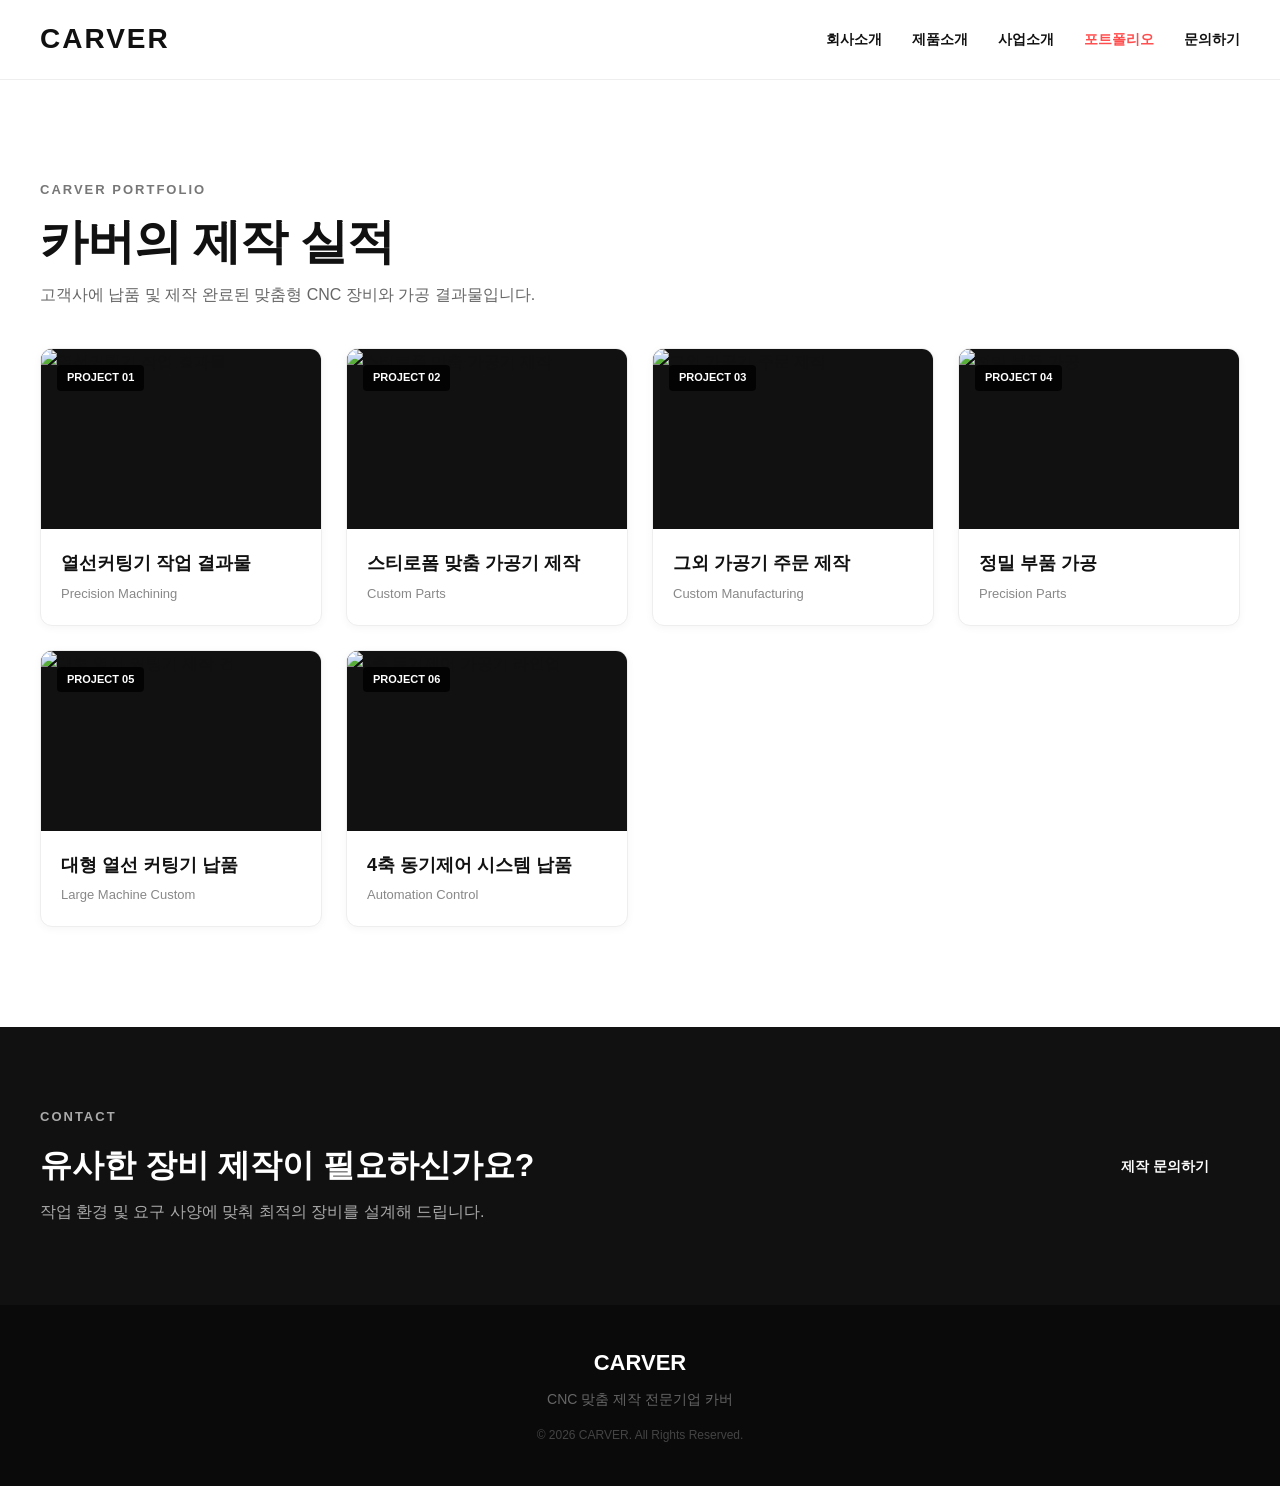
==== portfolio.html @ b1253982 "Create portfolio.html for CNC project showcase Add a new portfolio page showcasing various CNC proje" ====
<!DOCTYPE html>
<html lang="ko">
<head>
    <meta charset="UTF-8">
    <meta name="viewport" content="width=device-width, initial-scale=1.0">
    <title>포트폴리오 | 카버 - CNC 맞춤기계 제작 전문기업</title>
    <meta name="description" content="카버의 다양한 CNC 기계 제작 실적 및 포트폴리오를 소개합니다.">
    <link rel="stylesheet" href="css/style.css">
</head>
<body>

    <!-- HEADER -->
    <header class="header">
        <div class="container header-inner">
            <a href="index.html" class="logo">CARVER</a>
            <nav class="nav">
                <a href="index.html#about">회사소개</a>
                <a href="product.html">제품소개</a>
                <a href="index.html#service">사업소개</a>
                <a href="portfolio.html" style="color: #ff4d4d; font-weight: bold;">포트폴리오</a>
                <a href="index.html#contact">문의하기</a>
            </nav>
            <button type="button" class="menu-button" aria-label="메뉴 열기">☰</button>
        </div>
    </header>

    <main style="padding-top: 80px;">
        <!-- PORTFOLIO PAGE -->
        <section class="section portfolio">
            <div class="container">
                <div class="section-title">
                    <p class="section-label">CARVER PORTFOLIO</p>
                    <h2>카버의 제작 실적</h2>
                    <p style="margin-top: 12px; color: #666;">고객사에 납품 및 제작 완료된 맞춤형 CNC 장비와 가공 결과물입니다.</p>
                </div>

                <div class="portfolio-grid">
                    <!-- PROJECT 01 -->
                    <div class="portfolio-card">
                        <div class="portfolio-badge">PROJECT 01</div>
                        <div class="portfolio-visual">
                            <img src="images/portfolio01.jpg" alt="열선커팅기 작업 결과물">
                        </div>
                        <div class="portfolio-body">
                            <h3>열선커팅기 작업 결과물</h3>
                            <p>Precision Machining</p>
                        </div>
                    </div>

                    <!-- PROJECT 02 -->
                    <div class="portfolio-card">
                        <div class="portfolio-badge">PROJECT 02</div>
                        <div class="portfolio-visual">
                            <img src="images/portfolio02.jpg" alt="스티로폼 맞춤 가공기 제작">
                        </div>
                        <div class="portfolio-body">
                            <h3>스티로폼 맞춤 가공기 제작</h3>
                            <p>Custom Parts</p>
                        </div>
                    </div>

                    <!-- PROJECT 03 -->
                    <div class="portfolio-card">
                        <div class="portfolio-badge">PROJECT 03</div>
                        <div class="portfolio-visual">
                            <img src="images/portfolio03.jpg" alt="그외 가공기 주문 제작">
                        </div>
                        <div class="portfolio-body">
                            <h3>그외 가공기 주문 제작</h3>
                            <p>Custom Manufacturing</p>
                        </div>
                    </div>

                    <!-- PROJECT 04 -->
                    <div class="portfolio-card">
                        <div class="portfolio-badge">PROJECT 04</div>
                        <div class="portfolio-visual">
                            <img src="images/portfolio04.jpg" alt="정밀 부품 가공">
                        </div>
                        <div class="portfolio-body">
                            <h3>정밀 부품 가공</h3>
                            <p>Precision Parts</p>
                        </div>
                    </div>

                    <!-- PROJECT 05 (필요시 추가) -->
                    <div class="portfolio-card">
                        <div class="portfolio-badge">PROJECT 05</div>
                        <div class="portfolio-visual">
                            <img src="images/portfolio05.jpg" alt="대형 열선 커팅기 제작 건">
                        </div>
                        <div class="portfolio-body">
                            <h3>대형 열선 커팅기 납품</h3>
                            <p>Large Machine Custom</p>
                        </div>
                    </div>

                    <!-- PROJECT 06 (필요시 추가) -->
                    <div class="portfolio-card">
                        <div class="portfolio-badge">PROJECT 06</div>
                        <div class="portfolio-visual">
                            <img src="images/portfolio06.jpg" alt="4축 동기제어 가공기 라인업">
                        </div>
                        <div class="portfolio-body">
                            <h3>4축 동기제어 시스템 납품</h3>
                            <p>Automation Control</p>
                        </div>
                    </div>
                </div>
            </div>
        </section>

        <!-- CONTACT BANNER -->
        <section class="contact">
            <div class="container contact-inner">
                <div>
                    <p class="section-label">CONTACT</p>
                    <h2>유사한 장비 제작이 필요하신가요?</h2>
                    <p>작업 환경 및 요구 사양에 맞춰 최적의 장비를 설계해 드립니다.</p>
                </div>
                <a href="index.html#contact" class="button button-dark">제작 문의하기</a>
            </div>
        </section>
    </main>

    <!-- FOOTER -->
    <footer class="footer">
        <div class="container">
            <div class="footer-logo">CARVER</div>
            <p>CNC 맞춤 제작 전문기업 카버</p>
            <p class="copyright">© 2026 CARVER. All Rights Reserved.</p>
        </div>
    </footer>
</body>
</html>
---- css/style.css ----
/* ========================================
   RESET & COMMON
======================================== */
* {
    margin: 0;
    padding: 0;
    box-sizing: border-box;
}

html {
    scroll-behavior: smooth;
}

body {
    font-family: Arial, "Noto Sans KR", sans-serif;
    color: #111;
    background: #fff;
    line-height: 1.6;
    word-break: keep-all;
}

a {
    color: inherit;
    text-decoration: none;
}

.container {
    width: min(1200px, calc(100% - 40px));
    margin: 0 auto;
}

.section {
    padding: 100px 0;
}

.section-label {
    margin-bottom: 12px;
    color: #777;
    font-size: 13px;
    font-weight: 700;
    letter-spacing: 2px;
}

.section-title {
    margin-bottom: 40px;
}

.section-title h2 {
    font-size: clamp(28px, 4vw, 48px);
    line-height: 1.2;
    letter-spacing: -1px;
}

/* BUTTONS */
.button {
    display: inline-flex;
    align-items: center;
    justify-content: center;
    min-width: 150px;
    height: 50px;
    padding: 0 24px;
    font-size: 14px;
    font-weight: 700;
    transition: 0.3s;
}

.button-white { color: #111; background: #fff; }
.button-white:hover { background: #ddd; }
.button-outline { color: #fff; border: 1px solid rgba(255, 255, 255, 0.6); }
.button-outline:hover { color: #111; background: #fff; }
.button-dark { color: #fff; background: #111; }
.button-dark:hover { background: #333; }

/* HEADER */
.header {
    position: fixed;
    top: 0;
    left: 0;
    width: 100%;
    height: 80px;
    z-index: 100;
    background: rgba(255, 255, 255, 0.95);
    border-bottom: 1px solid #eee;
}

.header-inner {
    height: 100%;
    display: flex;
    align-items: center;
    justify-content: space-between;
}

.logo {
    font-size: 28px;
    font-weight: 800;
    letter-spacing: 2px;
}

.nav {
    display: flex;
    gap: 30px;
}

.nav a {
    font-size: 14px;
    font-weight: 600;
}

.menu-button { display: none; }

/* HERO */
.hero {
    min-height: 600px;
    padding-top: 80px;
    display: flex;
    align-items: center;
    color: #fff;
    background: #111;
}

.hero-label { margin-bottom: 16px; font-size: 13px; font-weight: 700; letter-spacing: 2px; color: #ff4d4d; }
.hero h1 { margin-bottom: 20px; font-size: clamp(32px, 5vw, 64px); line-height: 1.2; }
.hero-description { margin-bottom: 30px; color: #aaa; font-size: 18px; }
.hero-buttons { display: flex; gap: 12px; }

/* ABOUT */
.about-content {
    display: grid;
    grid-template-columns: 1fr 1fr;
    gap: 60px;
}

.about-text p { margin-bottom: 20px; color: #555; font-size: 17px; }
.text-link { display: inline-block; font-weight: 700; border-bottom: 1px solid #111; margin-top: 10px; }
.about-number { display: flex; align-items: flex-end; justify-content: space-between; border-bottom: 1px solid #ddd; padding-bottom: 20px; }
.about-number strong { font-size: 90px; line-height: 0.8; color: #eee; }
.about-number span { font-size: 13px; font-weight: 700; letter-spacing: 2px; }

/* PRODUCT SECTION (가로형 카드 방식) */
.product { background: #f8f9fa; }
.product-grid { display: flex; flex-direction: column; gap: 32px; }

.product-card {
    background: #fff;
    border: 1px solid #e5e7eb;
    border-radius: 12px;
    padding: 32px;
    display: flex;
    align-items: center;
    justify-content: space-between;
    gap: 32px;
}

.product-card-info { flex: 1; }
.product-card-label { font-size: 12px; font-weight: 700; color: #ff4d4d; margin-bottom: 8px; display: block; }
.product-card-info h3 { font-size: 24px; margin-bottom: 12px; }
.product-card-info p { color: #666; margin-bottom: 20px; font-size: 15px; }

.product-card-specs { list-style: none; display: flex; flex-direction: column; gap: 6px; font-size: 14px; }
.product-card-specs span { color: #888; margin-right: 10px; font-weight: 600; }

/* 오른쪽 이미지 박스 (정사각형 비율 고정) */
.product .product-card-image {
    flex: 0 0 320px !important; /* 이미지 박스 가로 크기 고정 */
    width: 320px !important;
    height: 320px !important; /* 가로/세로 동일한 1:1 정사각형 */
    border-radius: 12px !important;
    overflow: hidden !important;
    background-color: #f8f9fa !important; /* 여백 발생 시 깔끔한 연회색 배경 */
    border: 1px solid #eee !important;
    display: flex !important;
    align-items: center !important;
    justify-content: center !important;
}

/* 정사각형 박스 안에 기계 전체가 깔끔하게 들어가도록 설정 */
.product .product-card-image img {
    width: 100% !important;
    height: 100% !important;
    object-fit: contain !important; /* 비율을 유지하면서 정사각형 상자 안에 전체 모습을 보여줌 */
    padding: 12px !important; /* 기계 테두리가 상자에 너무 붙지 않게 약간의 여백 부여 */
    display: block !important;
}

.placeholder-graphic {
    width: 100%;
    height: 100%;
    display: block;
}

/* PORTFOLIO SECTION (새로운 모던 그리드 카드) */
.portfolio-grid {
    display: grid;
    grid-template-columns: repeat(auto-fit, minmax(260px, 1fr));
    gap: 24px;
}

.portfolio-card {
    background: #fff;
    border: 1px solid #eee;
    border-radius: 12px;
    overflow: hidden;
    position: relative;
    box-shadow: 0 2px 8px rgba(0,0,0,0.04);
}

.portfolio-badge {
    position: absolute;
    top: 16px;
    left: 16px;
    background: rgba(0,0,0,0.8);
    color: #fff;
    font-size: 11px;
    font-weight: 700;
    padding: 4px 10px;
    border-radius: 4px;
    z-index: 2;
}

.portfolio-visual {
    width: 100%;
    height: 180px;
    background: #111;
}

.portfolio-visual svg {
    width: 100%;
    height: 100%;
    display: block;
}

.portfolio-body {
    padding: 20px;
}

.portfolio-body h3 {
    font-size: 18px;
    font-weight: 700;
    margin-bottom: 6px;
}

.portfolio-body p {
    color: #888;
    font-size: 13px;
}

/* CONTACT & FOOTER */
.contact { background: #111; color: #fff; padding: 80px 0; }
.contact-inner { display: flex; justify-content: space-between; align-items: center; }
.contact h2 { font-size: 32px; margin-bottom: 8px; }
.contact p { color: #aaa; }

.footer { background: #0a0a0a; color: #666; padding: 40px 0; text-align: center; font-size: 14px; }
.footer-logo { font-size: 22px; font-weight: 800; color: #fff; margin-bottom: 8px; }
.copyright { margin-top: 16px; color: #444; font-size: 12px; }

    <!-- MAIN -->
    <main>

        <!-- HERO -->
        <section class="hero">

            <div class="container hero-content">

                <p class="hero-label">
                    CARVER · FOAM MACHINE
                </p>

                <h1>
                    스티로폼 가공에 관한 모든 가공기를<br class="pc-only">
                    제작·판매합니다.
                </h1>

                <p class="hero-description">
                    카버는 스티로폼 전용 가공기를<br class="pc-only">
                    100% 국내 기술과 제작으로 만들어갑니다.
                </p>

                <div class="hero-buttons">

                    <a href="#product" class="button button-white">
                        제품 살펴보기
                    </a>

                    <a href="#contact" class="button button-outline">
                        제작 문의
                    </a>

                </div>

            </div>

        </section>


        <!-- ABOUT -->
        <section id="about" class="section about">

            <div class="container">

                <div class="section-title">

                    <p class="section-label">
                        ABOUT CARVER
                    </p>

                    <h2>
                        스티로폼 가공을 위한<br class="pc-only">
                        최적의 장비를 만듭니다.
                    </h2>

                </div>

                <div class="about-content">

                    <div class="about-text">

                        <p>
                            카버는 스티로폼 전용 가공기를
                            전문적으로 제작하는 제조기업입니다.
                        </p>

                        <p>
                            고객의 작업환경과 목적에 맞춰
                            장비를 주문제작하며,
                            모든 제품을 국내에서 직접 제작하고 있습니다.
                        </p>

                        <a href="#contact" class="text-link">
                            카버에 제작 문의하기 →
                        </a>

                    </div>

                    <div class="about-number">

                        <strong>01</strong>

                        <span>
                            PRECISION<br>
                            & QUALITY
                        </span>

                    </div>

                </div>

            </div>

        </section>


        <!-- PRODUCT -->
        <section id="product" class="section product">

            <div class="container">

                <div class="section-title">

                    <p class="section-label">
                        CARVER MACHINE
                    </p>

                    <h2>
                        카버 제품 라인업
                    </h2>

                </div>


                <!-- 7가지 가공기 제품 카드 리스트 -->
                <div class="product-grid">

                    <!-- 제품 1 -->
                    <article class="product-card">
                        <div class="product-card-info">
                            <span class="product-card-label">PRODUCT 01 · CUSTOM MADE</span>
                            <h3>스티로폼 전용 2축 열선커팅기</h3>
                            <p>작업 환경과 가공 크기에 맞춰 주문 제작이 가능한 스티로폼 열선 커팅 장비입니다.</p>
                            <ul class="product-card-specs">
                                <li><span>기본 모델</span> 1800 × 1800 × 1200 mm</li>
                                <li><span>가공 방식</span> 열선 커팅</li>
                            </ul>
                        </div>
                        <div class="product-card-image">
                            <img src="images/product01.jpg" alt="스티로폼 전용 2축 열선커팅기">
                        </div>
                    </article>

                    <!-- 제품 2 -->
                    <article class="product-card">
                        <div class="product-card-info">
                            <span class="product-card-label">PRODUCT 02 · CUSTOM MADE</span>
                            <h3>스티로폼 전용 4축 열선커팅기</h3>
                            <p>제품에 대한 간단한 설명 문구를 입력해 주세요.</p>
                            <ul class="product-card-specs">
                                <li><span>가공 방식</span> 가공 방식 입력</li>
                                <li><span>제작 방식</span> 주문 제작</li>
                            </ul>
                        </div>
                        <div class="product-card-image">
                            <img src="images/product02.jpg" alt="스티로폼 전용 4축 열선커팅기">
                        </div>
                    </article>

                    <!-- 제품 3 -->
                    <article class="product-card">
                        <div class="product-card-info">
                            <span class="product-card-label">PRODUCT 03 · CUSTOM MADE</span>
                            <h3>3축 조각기</h3>
                            <p>제품에 대한 간단한 설명 문구를 입력해 주세요.</p>
                            <ul class="product-card-specs">
                                <li><span>가공 방식</span> 가공 방식 입력</li>
                                <li><span>제작 방식</span> 주문 제작</li>
                            </ul>
                        </div>
                        <div class="product-card-image">
                            <img src="images/product03.jpg" alt="3축 조각기">
                        </div>
                    </article>

                    <!-- 제품 4 -->
                    <article class="product-card">
                        <div class="product-card-info">
                            <span class="product-card-label">PRODUCT 04 · CUSTOM MADE</span>
                            <h3>4축 가공기</h3>
                            <p>제품에 대한 간단한 설명 문구를 입력해 주세요.</p>
                            <ul class="product-card-specs">
                                <li><span>가공 방식</span> 가공 방식 입력</li>
                                <li><span>제작 방식</span> 주문 제작</li>
                            </ul>
                        </div>
                        <div class="product-card-image">
                            <img src="images/product04.jpg" alt="4축 가공기">
                        </div>
                    </article>

                    <!-- 제품 5 -->
                    <article class="product-card">
                        <div class="product-card-info">
                            <span class="product-card-label">PRODUCT 05 · CUSTOM MADE</span>
                            <h3>5축 가공기</h3>
                            <p>제품에 대한 간단한 설명 문구를 입력해 주세요.</p>
                            <ul class="product-card-specs">
                                <li><span>가공 방식</span> 가공 방식 입력</li>
                                <li><span>제작 방식</span> 주문 제작</li>
                            </ul>
                        </div>
                        <div class="product-card-image">
                            <img src="images/product05.jpg" alt="5축 가공기">
                        </div>
                    </article>

                    <!-- 제품 6 -->
                    <article class="product-card">
                        <div class="product-card-info">
                            <span class="product-card-label">PRODUCT 06 · CUSTOM MADE</span>
                            <h3>와이어 커팅기</h3>
                            <p>제품에 대한 간단한 설명 문구를 입력해 주세요.</p>
                            <ul class="product-card-specs">
                                <li><span>가공 방식</span> 가공 방식 입력</li>
                                <li><span>제작 방식</span> 주문 제작</li>
                            </ul>
                        </div>
                        <div class="product-card-image">
                            <img src="images/product06.jpg" alt="와이어 커팅기">
                        </div>
                    </article>

                    <!-- 제품 7 -->
                    <article class="product-card">
                        <div class="product-card-info">
                            <span class="product-card-label">PRODUCT 07 · CUSTOM MADE</span>
                            <h3>티타늄 3d프린터</h3>
                            <p>제품에 대한 간단한 설명 문구를 입력해 주세요.</p>
                            <ul class="product-card-specs">
                                <li><span>가공 방식</span> 가공 방식 입력</li>
                                <li><span>제작 방식</span> 주문 제작</li>
                            </ul>
                        </div>
                        <div class="product-card-image">
                            <img src="images/product07.jpg" alt="티타늄 3d프린터">
                        </div>
                    </article>

                </div>

            </div>

        </section>


        <!-- SERVICE -->
        <section id="service" class="section service">

            <div class="container">

                <div class="section-title">

                    <p class="section-label">
                        OUR SERVICE
                    </p>

                    <h2>
                        카버가 제공하는<br class="pc-only">
                        전문 제작 서비스
                    </h2>

                </div>


                <div class="service-grid">

                    <article class="service-card">

                        <span class="service-number">
                            01
                        </span>

                        <h3>
                            CNC 가공
                        </h3>

                        <p>
                            정밀한 CNC 장비를 활용하여
                            고객이 원하는 사양과 형태로 제품을 가공합니다.
                        </p>

                    </article>


                    <article class="service-card">

                        <span class="service-number">
                            02
                        </span>

                        <h3>
                            맞춤 제작
                        </h3>

                        <p>
                            제품의 용도와 설계에 맞춰
                            고객별 맞춤 제작 서비스를 제공합니다.
                        </p>

                    </article>


                    <article class="service-card">

                        <span class="service-number">
                            03
                        </span>

                        <h3>
                            제품 제작
                        </h3>

                        <p>
                            설계부터 제작까지 필요한 과정에 맞춰
                            완성도 높은 제품 제작을 지원합니다.
                        </p>

                    </article>

                </div>

            </div>

        </section>


        <!-- PORTFOLIO -->
        <section id="portfolio" class="section portfolio">

            <div class="container">

                <div class="section-title">

                    <p class="section-label">
                        PORTFOLIO
                    </p>

                    <h2>
                        카버의 제작 결과물
                    </h2>

                </div>


                <div class="portfolio-grid">

                    <div class="portfolio-item">
                        <div class="portfolio-image portfolio-image-01">

                            <div class="project01-slides">
                                <div class="project01-slide active"></div>
                                <div class="project01-slide"></div>
                                <div class="project01-slide"></div>
                                <div class="project01-slide"></div>
                                <div class="project01-slide"></div>
                            </div>

                            <button type="button" class="project01-prev" aria-label="이전 사진">←</button>
                            <button type="button" class="project01-next" aria-label="다음 사진">→</button>

                            <span>PROJECT 01</span>

                        </div>

                        <h3>
                            열선커팅기 작업 결과물
                        </h3>

                        <p>
                            Precision Machining
                        </p>
                    </div>


                    <div class="portfolio-item">
                        <div class="portfolio-image portfolio-image-02">
                            <span>PROJECT 02</span>
                        </div>

                        <h3>
                            스티로폼 맞춤 가공기 제작
                        </h3>

                        <p>
                            Custom Parts
                        </p>
                    </div>


                    <div class="portfolio-item">
                        <div class="portfolio-image portfolio-image-03">
                            <span>PROJECT 03</span>
                        </div>

                        <h3>
                            그외 가공기 주문 제작
                        </h3>

                        <p>
                            Custom Manufacturing
                        </p>
                    </div>


                    <div class="portfolio-item">
                        <div class="portfolio-image portfolio-image-04">
                            <span>PROJECT 04</span>
                        </div>

                        <h3>
                            정밀 부품 가공
                        </h3>

                        <p>
                            Precision Parts
                        </p>
                    </div>

                </div>

            </div>

        </section>


        <!-- CONTACT -->
        <section id="contact" class="contact">

            <div class="container contact-inner">

                <div>

                    <p class="section-label">
                        CONTACT
                    </p>

                    <h2>
                        제작이 필요하신가요?
                    </h2>

                    <p>
                        제품 제작 및 CNC 가공에 대해
                        편하게 문의해주세요.
                    </p>

                </div>

                <a href="#contact" class="button button-dark">
                    문의하기
                </a>

            </div>

        </section>

    </main>


    <!-- FOOTER -->
    <footer class="footer">

        <div class="container">

            <div class="footer-logo">
                CARVER
            </div>

            <p>
                CNC 맞춤 제작 전문기업 카버
            </p>

            <p class="copyright">
                © 2026 CARVER. All Rights Reserved.
            </p>

        </div>

    </footer>

    <script src="js/main.js"></script>

</body>
</html>
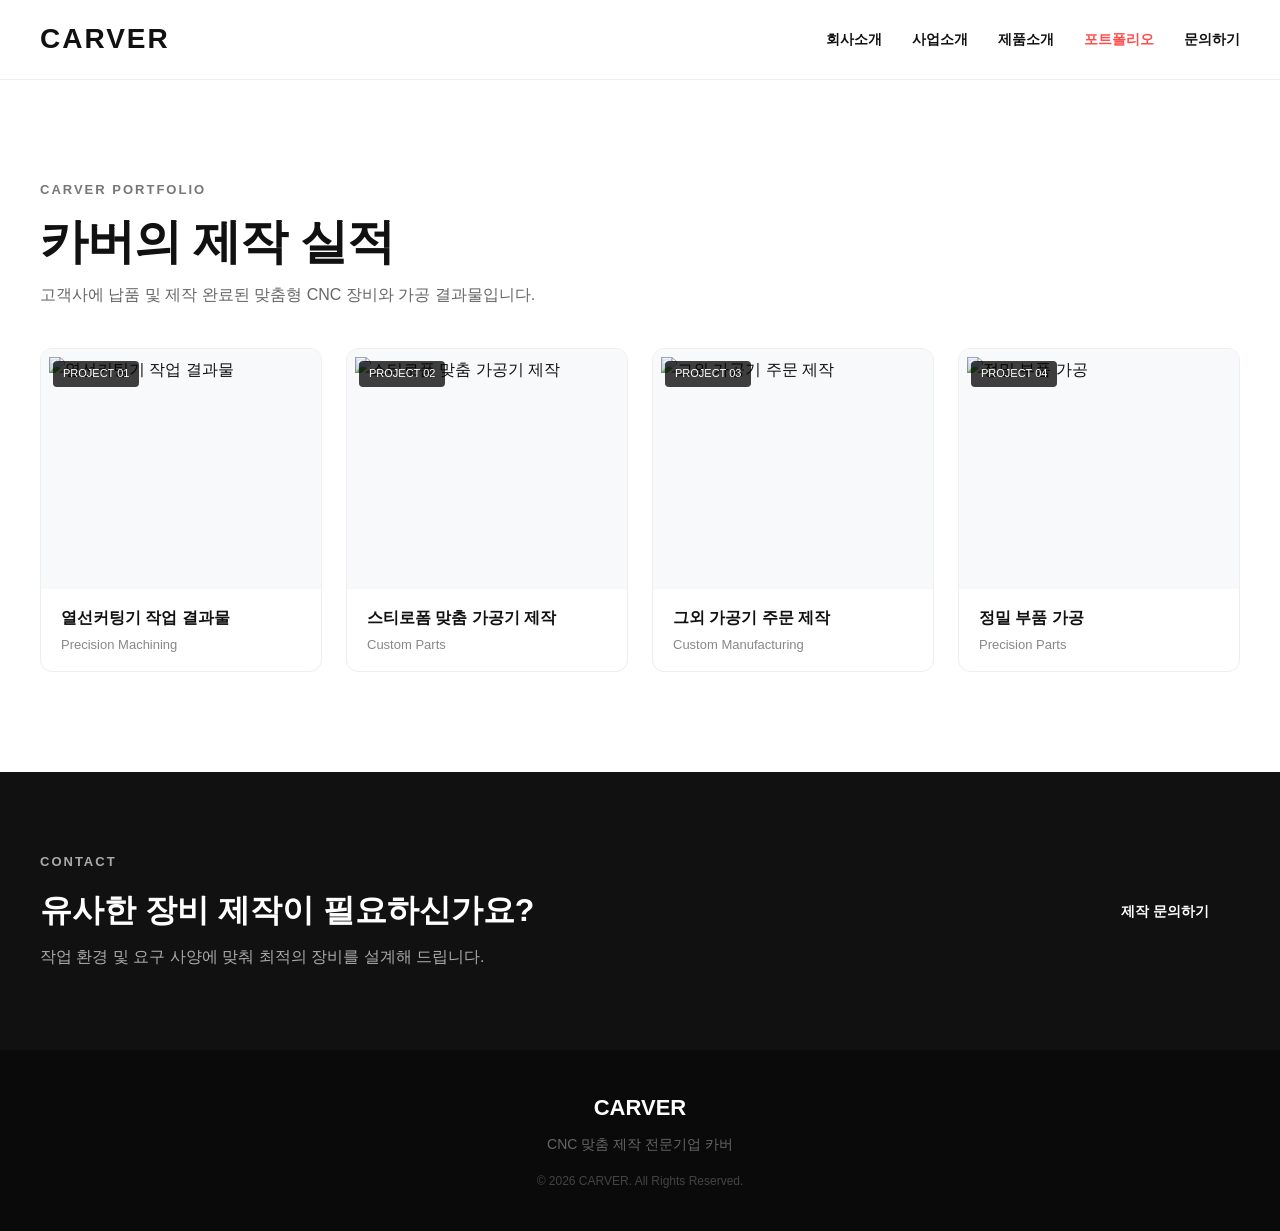
==== commit ccb69f94: "Clean up portfolio by removing project entries Removed unused project sections from the portfolio." ====
--- a/portfolio.html
+++ b/portfolio.html
@@ -15,8 +15,8 @@
             <a href="index.html" class="logo">CARVER</a>
             <nav class="nav">
                 <a href="index.html#about">회사소개</a>
+                <a href="index.html#service">사업소개</a>
                 <a href="product.html">제품소개</a>
-                <a href="index.html#service">사업소개</a>
                 <a href="portfolio.html" style="color: #ff4d4d; font-weight: bold;">포트폴리오</a>
                 <a href="index.html#contact">문의하기</a>
             </nav>
@@ -82,30 +82,6 @@
                             <p>Precision Parts</p>
                         </div>
                     </div>
-
-                    <!-- PROJECT 05 (필요시 추가) -->
-                    <div class="portfolio-card">
-                        <div class="portfolio-badge">PROJECT 05</div>
-                        <div class="portfolio-visual">
-                            <img src="images/portfolio05.jpg" alt="대형 열선 커팅기 제작 건">
-                        </div>
-                        <div class="portfolio-body">
-                            <h3>대형 열선 커팅기 납품</h3>
-                            <p>Large Machine Custom</p>
-                        </div>
-                    </div>
-
-                    <!-- PROJECT 06 (필요시 추가) -->
-                    <div class="portfolio-card">
-                        <div class="portfolio-badge">PROJECT 06</div>
-                        <div class="portfolio-visual">
-                            <img src="images/portfolio06.jpg" alt="4축 동기제어 가공기 라인업">
-                        </div>
-                        <div class="portfolio-body">
-                            <h3>4축 동기제어 시스템 납품</h3>
-                            <p>Automation Control</p>
-                        </div>
-                    </div>
                 </div>
             </div>
         </section>
--- a/css/style.css
+++ b/css/style.css
@@ -189,61 +189,68 @@
 }
 
 /* PORTFOLIO SECTION (새로운 모던 그리드 카드) */
+/* 포트폴리오 카드 그리드 디자인 설정 */
 .portfolio-grid {
-    display: grid;
-    grid-template-columns: repeat(auto-fit, minmax(260px, 1fr));
-    gap: 24px;
+    display: grid !important;
+    grid-template-columns: repeat(auto-fill, minmax(280px, 1fr)) !important;
+    gap: 24px !important;
+    margin-top: 32px !important;
 }
 
 .portfolio-card {
-    background: #fff;
-    border: 1px solid #eee;
-    border-radius: 12px;
-    overflow: hidden;
-    position: relative;
-    box-shadow: 0 2px 8px rgba(0,0,0,0.04);
+    background-color: #fff !important;
+    border: 1px solid #eee !important;
+    border-radius: 12px !important;
+    overflow: hidden !important;
+    position: relative !important;
+}
+
+/* 이미지 틀 */
+.portfolio-visual {
+    width: 100% !important;
+    height: 240px !important;
+    background-color: #f8f9fa !important;
+    display: flex !important;
+    align-items: center !important;
+    justify-content: center !important;
+}
+
+/* 포트폴리오 이미지 비율 설정 (전체 잘림 없이 표현 시 contain, 꽉 차게 원할 시 cover) */
+.portfolio-visual img {
+    width: 100% !important;
+    height: 100% !important;
+    object-fit: contain !important;
+    padding: 8px !important;
+    display: block !important;
 }
 
 .portfolio-badge {
-    position: absolute;
-    top: 16px;
-    left: 16px;
-    background: rgba(0,0,0,0.8);
-    color: #fff;
-    font-size: 11px;
-    font-weight: 700;
-    padding: 4px 10px;
-    border-radius: 4px;
-    z-index: 2;
-}
-
-.portfolio-visual {
-    width: 100%;
-    height: 180px;
-    background: #111;
-}
-
-.portfolio-visual svg {
-    width: 100%;
-    height: 100%;
-    display: block;
+    position: absolute !important;
+    top: 12px !important;
+    left: 12px !important;
+    background-color: rgba(0, 0, 0, 0.75) !important;
+    color: #fff !important;
+    font-size: 11px !important;
+    padding: 4px 10px !important;
+    border-radius: 4px !important;
+    z-index: 2 !important;
 }
 
 .portfolio-body {
-    padding: 20px;
+    padding: 16px 20px !important;
 }
 
 .portfolio-body h3 {
-    font-size: 18px;
-    font-weight: 700;
-    margin-bottom: 6px;
+    font-size: 16px !important;
+    font-weight: bold !important;
+    margin-bottom: 4px !important;
+    color: #111 !important;
 }
 
 .portfolio-body p {
-    color: #888;
-    font-size: 13px;
-}
-
+    font-size: 13px !important;
+    color: #888 !important;
+}
 /* CONTACT & FOOTER */
 .contact { background: #111; color: #fff; padding: 80px 0; }
 .contact-inner { display: flex; justify-content: space-between; align-items: center; }
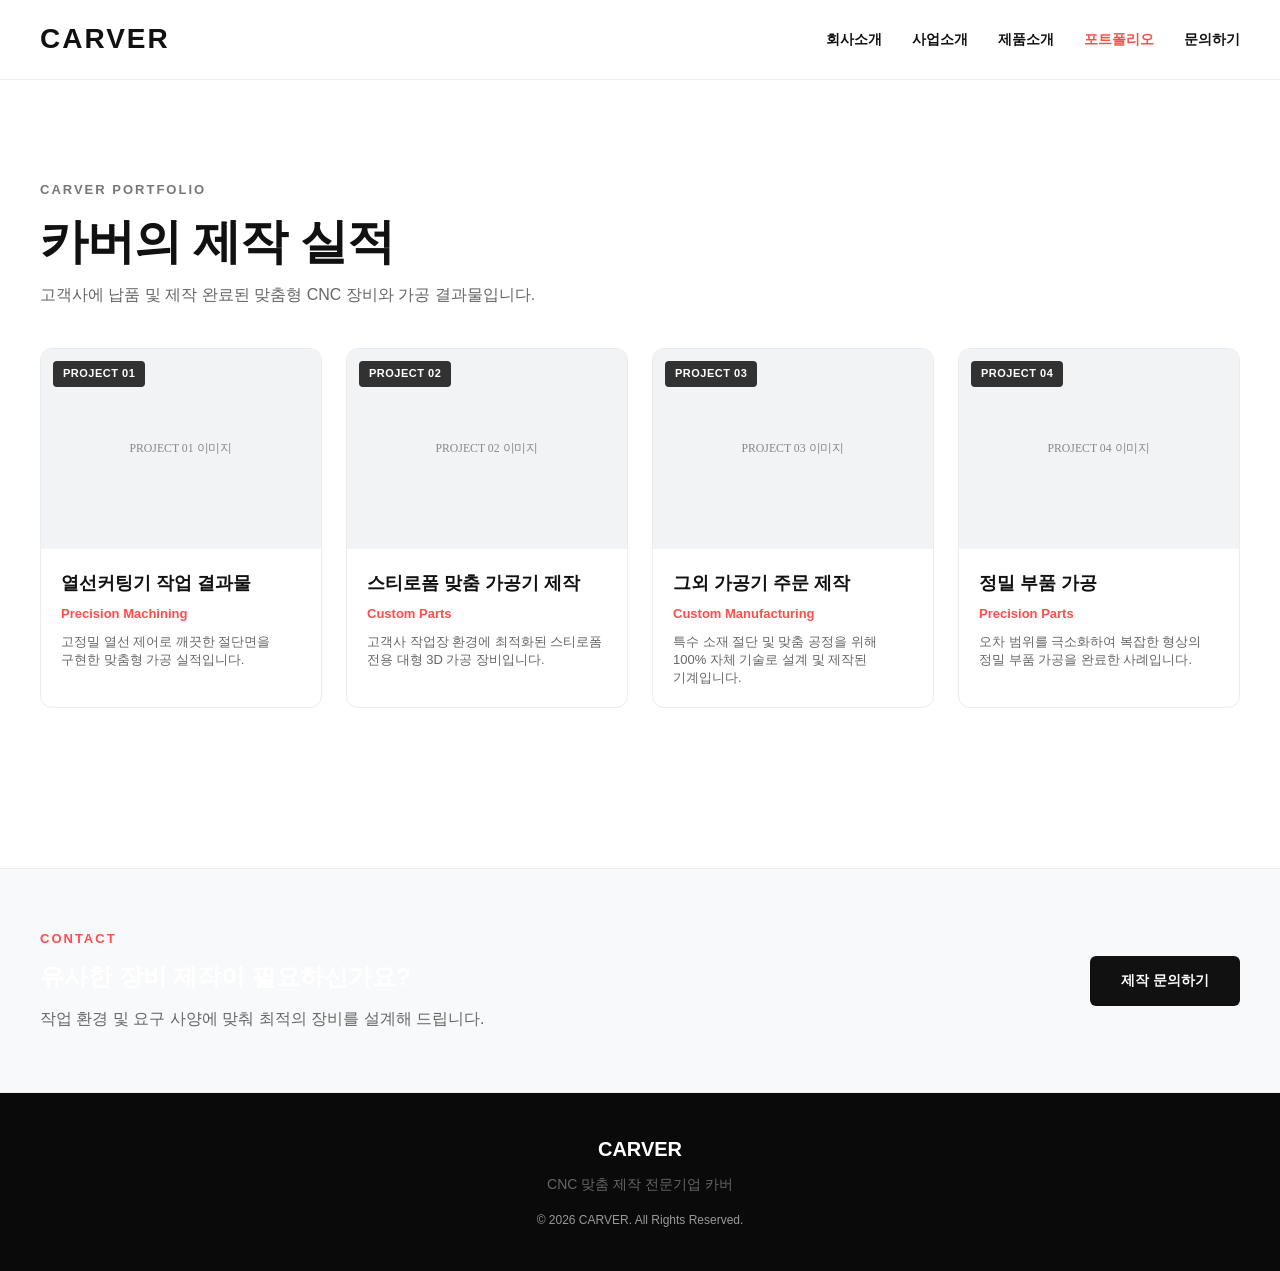
==== commit 978228eb: "Update portfolio.html" ====
--- a/portfolio.html
+++ b/portfolio.html
@@ -6,6 +6,210 @@
     <title>포트폴리오 | 카버 - CNC 맞춤기계 제작 전문기업</title>
     <meta name="description" content="카버의 다양한 CNC 기계 제작 실적 및 포트폴리오를 소개합니다.">
     <link rel="stylesheet" href="css/style.css">
+    <style>
+        /* 포트폴리오 전용 커스텀 스타일 */
+        .portfolio-grid {
+            display: grid;
+            grid-template-columns: repeat(auto-fill, minmax(280px, 1fr));
+            gap: 24px;
+            margin-top: 40px;
+        }
+
+        .portfolio-card {
+            background: #ffffff;
+            border: 1px solid #e9ecef;
+            border-radius: 12px;
+            overflow: hidden;
+            position: relative;
+            transition: transform 0.3s ease, box-shadow 0.3s ease;
+            cursor: pointer;
+            display: flex;
+            flex-direction: column;
+        }
+
+        .portfolio-card:hover {
+            transform: translateY(-6px);
+            box-shadow: 0 12px 24px rgba(0, 0, 0, 0.1);
+        }
+
+        .portfolio-badge {
+            position: absolute;
+            top: 12px;
+            left: 12px;
+            background: rgba(17, 17, 17, 0.85);
+            color: #ffffff;
+            font-size: 11px;
+            font-weight: 700;
+            padding: 4px 10px;
+            border-radius: 4px;
+            z-index: 2;
+            letter-spacing: 0.5px;
+        }
+
+        .portfolio-visual {
+            width: 100%;
+            height: 200px;
+            background-color: #f1f3f5;
+            position: relative;
+            overflow: hidden;
+            display: flex;
+            align-items: center;
+            justify-content: center;
+        }
+
+        .portfolio-visual img {
+            width: 100%;
+            height: 100%;
+            object-fit: cover;
+            transition: transform 0.3s ease;
+        }
+
+        .portfolio-card:hover .portfolio-visual img {
+            transform: scale(1.05);
+        }
+
+        .portfolio-body {
+            padding: 20px;
+            flex-grow: 1;
+            display: flex;
+            flex-direction: column;
+            justify-content: space-between;
+        }
+
+        .portfolio-body h3 {
+            font-size: 18px;
+            font-weight: 700;
+            color: #111111;
+            margin: 0 0 6px 0;
+        }
+
+        .portfolio-body p {
+            font-size: 13px;
+            color: #ff4d4d;
+            font-weight: 600;
+            margin: 0;
+        }
+
+        .portfolio-body .desc {
+            font-size: 13px;
+            color: #666666;
+            margin-top: 8px;
+            line-height: 1.4;
+        }
+
+        /* 상세팝업 (모달) 스타일 */
+        .modal-overlay {
+            display: none;
+            position: fixed;
+            top: 0;
+            left: 0;
+            width: 100%;
+            height: 100%;
+            background: rgba(0, 0, 0, 0.7);
+            z-index: 9999;
+            align-items: center;
+            justify-content: center;
+            padding: 20px;
+            box-sizing: border-box;
+        }
+
+        .modal-card {
+            background: #ffffff;
+            width: 100%;
+            max-width: 600px;
+            border-radius: 12px;
+            overflow: hidden;
+            position: relative;
+            box-shadow: 0 20px 40px rgba(0,0,0,0.2);
+            animation: modalUp 0.3s ease-out;
+        }
+
+        @keyframes modalUp {
+            from { transform: translateY(20px); opacity: 0; }
+            to { transform: translateY(0); opacity: 1; }
+        }
+
+        .modal-close {
+            position: absolute;
+            top: 12px;
+            right: 16px;
+            background: none;
+            border: none;
+            font-size: 24px;
+            cursor: pointer;
+            color: #333;
+            z-index: 10;
+        }
+
+        .modal-body {
+            padding: 28px;
+        }
+
+        .modal-body h3 {
+            margin-top: 0;
+            font-size: 22px;
+            color: #111;
+        }
+
+        .modal-info-list {
+            list-style: none;
+            padding: 0;
+            margin: 20px 0;
+            border-top: 1px solid #eee;
+            border-bottom: 1px solid #eee;
+            padding: 16px 0;
+        }
+
+        .modal-info-list li {
+            display: flex;
+            justify-content: space-between;
+            font-size: 14px;
+            margin-bottom: 8px;
+        }
+
+        .modal-info-list li:last-child {
+            margin-bottom: 0;
+        }
+
+        .modal-info-list span.title {
+            color: #888;
+            font-weight: 500;
+        }
+
+        .modal-info-list span.val {
+            color: #111;
+            font-weight: 600;
+        }
+
+        /* 반응형 스타일 */
+        @media (max-width: 768px) {
+            .menu-button {
+                display: block !important;
+                background: none;
+                border: none;
+                font-size: 24px;
+                cursor: pointer;
+            }
+            .nav {
+                display: none;
+                position: absolute;
+                top: 80px;
+                left: 0;
+                width: 100%;
+                background: #fff;
+                flex-direction: column;
+                padding: 20px;
+                box-shadow: 0 10px 10px rgba(0,0,0,0.05);
+                border-top: 1px solid #eee;
+            }
+            .nav.active {
+                display: flex !important;
+            }
+            .portfolio-grid {
+                grid-template-columns: 1fr;
+            }
+        }
+    </style>
 </head>
 <body>
 
@@ -13,14 +217,14 @@
     <header class="header">
         <div class="container header-inner">
             <a href="index.html" class="logo">CARVER</a>
-            <nav class="nav">
+            <nav class="nav" id="mainNav">
                 <a href="index.html#about">회사소개</a>
                 <a href="index.html#service">사업소개</a>
                 <a href="product.html">제품소개</a>
                 <a href="portfolio.html" style="color: #ff4d4d; font-weight: bold;">포트폴리오</a>
                 <a href="index.html#contact">문의하기</a>
             </nav>
-            <button type="button" class="menu-button" aria-label="메뉴 열기">☰</button>
+            <button type="button" class="menu-button" id="menuToggle" aria-label="메뉴 열기">☰</button>
         </div>
     </header>
 
@@ -36,50 +240,62 @@
 
                 <div class="portfolio-grid">
                     <!-- PROJECT 01 -->
-                    <div class="portfolio-card">
+                    <div class="portfolio-card" onclick="openModal('PROJECT 01', '열선커팅기 작업 결과물', 'Precision Machining', '스티로폼 열선 가공 전용 커팅기', '3000 x 2000 mm', '스티로폼 단열재 및 조형물 제작업체')">
                         <div class="portfolio-badge">PROJECT 01</div>
                         <div class="portfolio-visual">
-                            <img src="images/portfolio01.jpg" alt="열선커팅기 작업 결과물">
+                            <img src="images/portfolio01.jpg" alt="열선커팅기 작업 결과물" onerror="this.onerror=null; this.src='data:image/svg+xml;utf8,<svg xmlns=\'http://www.w3.org/2000/svg\' width=\'100%\' height=\'100%\' viewBox=\'0 0 400 250\'><rect width=\'100%\' height=\'100%\' fill=\'%23f1f3f5\'/><text x=\'50%\' y=\'50%\' dominant-baseline=\'middle\' text-anchor=\'middle\' fill=\'%23888\' font-size=\'16\'>PROJECT 01 이미지</text></svg>';">
                         </div>
                         <div class="portfolio-body">
-                            <h3>열선커팅기 작업 결과물</h3>
-                            <p>Precision Machining</p>
+                            <div>
+                                <h3>열선커팅기 작업 결과물</h3>
+                                <p>Precision Machining</p>
+                                <div class="desc">고정밀 열선 제어로 깨끗한 절단면을 구현한 맞춤형 가공 실적입니다.</div>
+                            </div>
                         </div>
                     </div>
 
                     <!-- PROJECT 02 -->
-                    <div class="portfolio-card">
+                    <div class="portfolio-card" onclick="openModal('PROJECT 02', '스티로폼 맞춤 가공기 제작', 'Custom Parts', '4축 스티로폼 CNC 가공기', '2400 x 1200 mm', '디자인 조형물 제작 전문기업')">
                         <div class="portfolio-badge">PROJECT 02</div>
                         <div class="portfolio-visual">
-                            <img src="images/portfolio02.jpg" alt="스티로폼 맞춤 가공기 제작">
+                            <img src="images/portfolio02.jpg" alt="스티로폼 맞춤 가공기 제작" onerror="this.onerror=null; this.src='data:image/svg+xml;utf8,<svg xmlns=\'http://www.w3.org/2000/svg\' width=\'100%\' height=\'100%\' viewBox=\'0 0 400 250\'><rect width=\'100%\' height=\'100%\' fill=\'%23f1f3f5\'/><text x=\'50%\' y=\'50%\' dominant-baseline=\'middle\' text-anchor=\'middle\' fill=\'%23888\' font-size=\'16\'>PROJECT 02 이미지</text></svg>';">
                         </div>
                         <div class="portfolio-body">
-                            <h3>스티로폼 맞춤 가공기 제작</h3>
-                            <p>Custom Parts</p>
+                            <div>
+                                <h3>스티로폼 맞춤 가공기 제작</h3>
+                                <p>Custom Parts</p>
+                                <div class="desc">고객사 작업장 환경에 최적화된 스티로폼 전용 대형 3D 가공 장비입니다.</div>
+                            </div>
                         </div>
                     </div>
 
                     <!-- PROJECT 03 -->
-                    <div class="portfolio-card">
+                    <div class="portfolio-card" onclick="openModal('PROJECT 03', '그외 가공기 주문 제작', 'Custom Manufacturing', '다목적 특수 가공기', '주문제작 사양', '산업용 부품 제조회사')">
                         <div class="portfolio-badge">PROJECT 03</div>
                         <div class="portfolio-visual">
-                            <img src="images/portfolio03.jpg" alt="그외 가공기 주문 제작">
+                            <img src="images/portfolio03.jpg" alt="그외 가공기 주문 제작" onerror="this.onerror=null; this.src='data:image/svg+xml;utf8,<svg xmlns=\'http://www.w3.org/2000/svg\' width=\'100%\' height=\'100%\' viewBox=\'0 0 400 250\'><rect width=\'100%\' height=\'100%\' fill=\'%23f1f3f5\'/><text x=\'50%\' y=\'50%\' dominant-baseline=\'middle\' text-anchor=\'middle\' fill=\'%23888\' font-size=\'16\'>PROJECT 03 이미지</text></svg>';">
                         </div>
                         <div class="portfolio-body">
-                            <h3>그외 가공기 주문 제작</h3>
-                            <p>Custom Manufacturing</p>
+                            <div>
+                                <h3>그외 가공기 주문 제작</h3>
+                                <p>Custom Manufacturing</p>
+                                <div class="desc">특수 소재 절단 및 맞춤 공정을 위해 100% 자체 기술로 설계 및 제작된 기계입니다.</div>
+                            </div>
                         </div>
                     </div>
 
                     <!-- PROJECT 04 -->
-                    <div class="portfolio-card">
+                    <div class="portfolio-card" onclick="openModal('PROJECT 04', '정밀 부품 가공', 'Precision Parts', '고정밀 부품 CNC 가공기', '미세 오차 범위 내 제어', '정밀 부품 가공업체')">
                         <div class="portfolio-badge">PROJECT 04</div>
                         <div class="portfolio-visual">
-                            <img src="images/portfolio04.jpg" alt="정밀 부품 가공">
+                            <img src="images/portfolio04.jpg" alt="정밀 부품 가공" onerror="this.onerror=null; this.src='data:image/svg+xml;utf8,<svg xmlns=\'http://www.w3.org/2000/svg\' width=\'100%\' height=\'100%\' viewBox=\'0 0 400 250\'><rect width=\'100%\' height=\'100%\' fill=\'%23f1f3f5\'/><text x=\'50%\' y=\'50%\' dominant-baseline=\'middle\' text-anchor=\'middle\' fill=\'%23888\' font-size=\'16\'>PROJECT 04 이미지</text></svg>';">
                         </div>
                         <div class="portfolio-body">
-                            <h3>정밀 부품 가공</h3>
-                            <p>Precision Parts</p>
+                            <div>
+                                <h3>정밀 부품 가공</h3>
+                                <p>Precision Parts</p>
+                                <div class="desc">오차 범위를 극소화하여 복잡한 형상의 정밀 부품 가공을 완료한 사례입니다.</div>
+                            </div>
                         </div>
                     </div>
                 </div>
@@ -87,25 +303,83 @@
         </section>
 
         <!-- CONTACT BANNER -->
-        <section class="contact">
-            <div class="container contact-inner">
+        <section class="contact" style="background: #f8f9fa; padding: 60px 0; border-top: 1px solid #eee; margin-top: 60px;">
+            <div class="container contact-inner" style="display: flex; justify-content: space-between; align-items: center; flex-wrap: wrap; gap: 20px;">
                 <div>
-                    <p class="section-label">CONTACT</p>
-                    <h2>유사한 장비 제작이 필요하신가요?</h2>
-                    <p>작업 환경 및 요구 사양에 맞춰 최적의 장비를 설계해 드립니다.</p>
+                    <p class="section-label" style="color: #ff4d4d; font-weight: bold; margin-bottom: 8px;">CONTACT</p>
+                    <h2 style="margin: 0 0 10px 0; font-size: 24px;">유사한 장비 제작이 필요하신가요?</h2>
+                    <p style="margin: 0; color: #666;">작업 환경 및 요구 사양에 맞춰 최적의 장비를 설계해 드립니다.</p>
                 </div>
-                <a href="index.html#contact" class="button button-dark">제작 문의하기</a>
+                <a href="index.html#contact" class="button button-dark" style="background: #111; color: #fff; padding: 14px 28px; border-radius: 6px; text-decoration: none; font-weight: bold;">제작 문의하기</a>
             </div>
         </section>
     </main>
 
     <!-- FOOTER -->
-    <footer class="footer">
-        <div class="container">
-            <div class="footer-logo">CARVER</div>
-            <p>CNC 맞춤 제작 전문기업 카버</p>
-            <p class="copyright">© 2026 CARVER. All Rights Reserved.</p>
+    <footer class="footer" style="padding: 40px 0; border-top: 1px solid #eee;">
+        <div class="container" style="text-align: center;">
+            <div class="footer-logo" style="font-weight: bold; font-size: 20px; margin-bottom: 8px;">CARVER</div>
+            <p style="color: #666; font-size: 14px; margin-bottom: 12px;">CNC 맞춤 제작 전문기업 카버</p>
+            <p class="copyright" style="color: #999; font-size: 12px;">© 2026 CARVER. All Rights Reserved.</p>
         </div>
     </footer>
+
+    <!-- 상세보기 모달 팝업 -->
+    <div class="modal-overlay" id="portfolioModal" onclick="closeModal(event)">
+        <div class="modal-card">
+            <button class="modal-close" onclick="closeModalDirect()">&times;</button>
+            <div class="modal-body">
+                <span id="modalBadge" style="font-size: 12px; color: #ff4d4d; font-weight: bold;">PROJECT 01</span>
+                <h3 id="modalTitle" style="margin-top: 4px;">프로젝트 제목</h3>
+                <p id="modalCategory" style="color: #666; font-size: 14px; margin-bottom: 16px;">Category</p>
+                
+                <ul class="modal-info-list">
+                    <li><span class="title">장비 종류</span><span class="val" id="modalType">-</span></li>
+                    <li><span class="title">가공 범위/크기</span><span class="val" id="modalSize">-</span></li>
+                    <li><span class="title">납품처/분야</span><span class="val" id="modalTarget">-</span></li>
+                </ul>
+
+                <a href="index.html#contact" style="display: block; width: 100%; text-align: center; background: #111; color: #fff; padding: 12px 0; border-radius: 6px; text-decoration: none; font-weight: bold; box-sizing: border-box;">이와 동일한 사양 문의하기</a>
+            </div>
+        </div>
+    </div>
+
+    <!-- 자바스크립트 -->
+    <script>
+        document.addEventListener('DOMContentLoaded', function () {
+            // 모바일 메뉴 토글
+            const menuToggle = document.getElementById('menuToggle');
+            const mainNav = document.getElementById('mainNav');
+            
+            if (menuToggle && mainNav) {
+                menuToggle.addEventListener('click', function() {
+                    mainNav.classList.toggle('active');
+                });
+            }
+        });
+
+        // 모달 열기 함수
+        function openModal(badge, title, category, type, size, target) {
+            document.getElementById('modalBadge').innerText = badge;
+            document.getElementById('modalTitle').innerText = title;
+            document.getElementById('modalCategory').innerText = category;
+            document.getElementById('modalType').innerText = type;
+            document.getElementById('modalSize').innerText = size;
+            document.getElementById('modalTarget').innerText = target;
+
+            document.getElementById('portfolioModal').style.display = 'flex';
+        }
+
+        // 모달 닫기 함수
+        function closeModal(event) {
+            if (event.target === document.getElementById('portfolioModal')) {
+                document.getElementById('portfolioModal').style.display = 'none';
+            }
+        }
+
+        function closeModalDirect() {
+            document.getElementById('portfolioModal').style.display = 'none';
+        }
+    </script>
 </body>
 </html>
--- a/css/style.css
+++ b/css/style.css
@@ -17,11 +17,17 @@
     background: #fff;
     line-height: 1.6;
     word-break: keep-all;
+    overflow-x: hidden; /* 가로 스크롤 잘림 방지 */
 }
 
 a {
     color: inherit;
     text-decoration: none;
+}
+
+img, video, iframe {
+    max-width: 100%;
+    height: auto;
 }
 
 .container {
@@ -119,9 +125,9 @@
 }
 
 .hero-label { margin-bottom: 16px; font-size: 13px; font-weight: 700; letter-spacing: 2px; color: #ff4d4d; }
-.hero h1 { margin-bottom: 20px; font-size: clamp(32px, 5vw, 64px); line-height: 1.2; }
+.hero h1 { margin-bottom: 20px; font-size: clamp(30px, 5vw, 64px); line-height: 1.2; }
 .hero-description { margin-bottom: 30px; color: #aaa; font-size: 18px; }
-.hero-buttons { display: flex; gap: 12px; }
+.hero-buttons { display: flex; gap: 12px; flex-wrap: wrap; }
 
 /* ABOUT */
 .about-content {
@@ -159,101 +165,64 @@
 .product-card-specs { list-style: none; display: flex; flex-direction: column; gap: 6px; font-size: 14px; }
 .product-card-specs span { color: #888; margin-right: 10px; font-weight: 600; }
 
-/* 오른쪽 이미지 박스 (정사각형 비율 고정) */
 .product .product-card-image {
-    flex: 0 0 320px !important; /* 이미지 박스 가로 크기 고정 */
-    width: 320px !important;
-    height: 320px !important; /* 가로/세로 동일한 1:1 정사각형 */
-    border-radius: 12px !important;
-    overflow: hidden !important;
-    background-color: #f8f9fa !important; /* 여백 발생 시 깔끔한 연회색 배경 */
-    border: 1px solid #eee !important;
-    display: flex !important;
-    align-items: center !important;
-    justify-content: center !important;
-}
-
-/* 정사각형 박스 안에 기계 전체가 깔끔하게 들어가도록 설정 */
+    flex: 0 0 320px;
+    width: 320px;
+    height: 320px;
+    border-radius: 12px;
+    overflow: hidden;
+    background-color: #f8f9fa;
+    border: 1px solid #eee;
+    display: flex;
+    align-items: center;
+    justify-content: center;
+}
+
 .product .product-card-image img {
-    width: 100% !important;
-    height: 100% !important;
-    object-fit: contain !important; /* 비율을 유지하면서 정사각형 상자 안에 전체 모습을 보여줌 */
-    padding: 12px !important; /* 기계 테두리가 상자에 너무 붙지 않게 약간의 여백 부여 */
-    display: block !important;
-}
-
-.placeholder-graphic {
     width: 100%;
     height: 100%;
+    object-fit: contain;
+    padding: 12px;
     display: block;
 }
 
-/* PORTFOLIO SECTION (새로운 모던 그리드 카드) */
-/* 포트폴리오 카드 그리드 디자인 설정 */
+/* PORTFOLIO SECTION */
 .portfolio-grid {
-    display: grid !important;
-    grid-template-columns: repeat(auto-fill, minmax(280px, 1fr)) !important;
-    gap: 24px !important;
-    margin-top: 32px !important;
-}
-
-.portfolio-card {
-    background-color: #fff !important;
-    border: 1px solid #eee !important;
-    border-radius: 12px !important;
-    overflow: hidden !important;
-    position: relative !important;
-}
-
-/* 이미지 틀 */
-.portfolio-visual {
-    width: 100% !important;
-    height: 240px !important;
-    background-color: #f8f9fa !important;
-    display: flex !important;
-    align-items: center !important;
-    justify-content: center !important;
-}
-
-/* 포트폴리오 이미지 비율 설정 (전체 잘림 없이 표현 시 contain, 꽉 차게 원할 시 cover) */
-.portfolio-visual img {
-    width: 100% !important;
-    height: 100% !important;
-    object-fit: contain !important;
-    padding: 8px !important;
-    display: block !important;
-}
-
-.portfolio-badge {
-    position: absolute !important;
-    top: 12px !important;
-    left: 12px !important;
-    background-color: rgba(0, 0, 0, 0.75) !important;
-    color: #fff !important;
-    font-size: 11px !important;
-    padding: 4px 10px !important;
-    border-radius: 4px !important;
-    z-index: 2 !important;
-}
-
-.portfolio-body {
-    padding: 16px 20px !important;
-}
-
-.portfolio-body h3 {
-    font-size: 16px !important;
-    font-weight: bold !important;
-    margin-bottom: 4px !important;
-    color: #111 !important;
-}
-
-.portfolio-body p {
-    font-size: 13px !important;
-    color: #888 !important;
-}
+    display: grid;
+    grid-template-columns: repeat(auto-fill, minmax(280px, 1fr));
+    gap: 24px;
+    margin-top: 32px;
+}
+
+.portfolio-card, .portfolio-item {
+    background-color: #fff;
+    border: 1px solid #eee;
+    border-radius: 12px;
+    overflow: hidden;
+    position: relative;
+}
+
+.portfolio-visual, .portfolio-image {
+    width: 100%;
+    height: 240px;
+    background-color: #f8f9fa;
+    display: flex;
+    align-items: center;
+    justify-content: center;
+    position: relative;
+}
+
+.portfolio-visual img, .portfolio-image img {
+    width: 100%;
+    height: 100%;
+    object-fit: contain;
+    padding: 8px;
+    display: block;
+}
+
 /* CONTACT & FOOTER */
 .contact { background: #111; color: #fff; padding: 80px 0; }
-.contact-inner { display: flex; justify-content: space-between; align-items: center; }
+.contact-inner { display: flex; justify-content: space-between; align-items: center; gap: 20px; }
 .contact h2 { font-size: 32px; margin-bottom: 8px; }
 .contact p { color: #aaa; }
 
@@ -261,477 +230,57 @@
 .footer-logo { font-size: 22px; font-weight: 800; color: #fff; margin-bottom: 8px; }
 .copyright { margin-top: 16px; color: #444; font-size: 12px; }
 
-    <!-- MAIN -->
-    <main>
-
-        <!-- HERO -->
-        <section class="hero">
-
-            <div class="container hero-content">
-
-                <p class="hero-label">
-                    CARVER · FOAM MACHINE
-                </p>
-
-                <h1>
-                    스티로폼 가공에 관한 모든 가공기를<br class="pc-only">
-                    제작·판매합니다.
-                </h1>
-
-                <p class="hero-description">
-                    카버는 스티로폼 전용 가공기를<br class="pc-only">
-                    100% 국내 기술과 제작으로 만들어갑니다.
-                </p>
-
-                <div class="hero-buttons">
-
-                    <a href="#product" class="button button-white">
-                        제품 살펴보기
-                    </a>
-
-                    <a href="#contact" class="button button-outline">
-                        제작 문의
-                    </a>
-
-                </div>
-
-            </div>
-
-        </section>
-
-
-        <!-- ABOUT -->
-        <section id="about" class="section about">
-
-            <div class="container">
-
-                <div class="section-title">
-
-                    <p class="section-label">
-                        ABOUT CARVER
-                    </p>
-
-                    <h2>
-                        스티로폼 가공을 위한<br class="pc-only">
-                        최적의 장비를 만듭니다.
-                    </h2>
-
-                </div>
-
-                <div class="about-content">
-
-                    <div class="about-text">
-
-                        <p>
-                            카버는 스티로폼 전용 가공기를
-                            전문적으로 제작하는 제조기업입니다.
-                        </p>
-
-                        <p>
-                            고객의 작업환경과 목적에 맞춰
-                            장비를 주문제작하며,
-                            모든 제품을 국내에서 직접 제작하고 있습니다.
-                        </p>
-
-                        <a href="#contact" class="text-link">
-                            카버에 제작 문의하기 →
-                        </a>
-
-                    </div>
-
-                    <div class="about-number">
-
-                        <strong>01</strong>
-
-                        <span>
-                            PRECISION<br>
-                            & QUALITY
-                        </span>
-
-                    </div>
-
-                </div>
-
-            </div>
-
-        </section>
-
-
-        <!-- PRODUCT -->
-        <section id="product" class="section product">
-
-            <div class="container">
-
-                <div class="section-title">
-
-                    <p class="section-label">
-                        CARVER MACHINE
-                    </p>
-
-                    <h2>
-                        카버 제품 라인업
-                    </h2>
-
-                </div>
-
-
-                <!-- 7가지 가공기 제품 카드 리스트 -->
-                <div class="product-grid">
-
-                    <!-- 제품 1 -->
-                    <article class="product-card">
-                        <div class="product-card-info">
-                            <span class="product-card-label">PRODUCT 01 · CUSTOM MADE</span>
-                            <h3>스티로폼 전용 2축 열선커팅기</h3>
-                            <p>작업 환경과 가공 크기에 맞춰 주문 제작이 가능한 스티로폼 열선 커팅 장비입니다.</p>
-                            <ul class="product-card-specs">
-                                <li><span>기본 모델</span> 1800 × 1800 × 1200 mm</li>
-                                <li><span>가공 방식</span> 열선 커팅</li>
-                            </ul>
-                        </div>
-                        <div class="product-card-image">
-                            <img src="images/product01.jpg" alt="스티로폼 전용 2축 열선커팅기">
-                        </div>
-                    </article>
-
-                    <!-- 제품 2 -->
-                    <article class="product-card">
-                        <div class="product-card-info">
-                            <span class="product-card-label">PRODUCT 02 · CUSTOM MADE</span>
-                            <h3>스티로폼 전용 4축 열선커팅기</h3>
-                            <p>제품에 대한 간단한 설명 문구를 입력해 주세요.</p>
-                            <ul class="product-card-specs">
-                                <li><span>가공 방식</span> 가공 방식 입력</li>
-                                <li><span>제작 방식</span> 주문 제작</li>
-                            </ul>
-                        </div>
-                        <div class="product-card-image">
-                            <img src="images/product02.jpg" alt="스티로폼 전용 4축 열선커팅기">
-                        </div>
-                    </article>
-
-                    <!-- 제품 3 -->
-                    <article class="product-card">
-                        <div class="product-card-info">
-                            <span class="product-card-label">PRODUCT 03 · CUSTOM MADE</span>
-                            <h3>3축 조각기</h3>
-                            <p>제품에 대한 간단한 설명 문구를 입력해 주세요.</p>
-                            <ul class="product-card-specs">
-                                <li><span>가공 방식</span> 가공 방식 입력</li>
-                                <li><span>제작 방식</span> 주문 제작</li>
-                            </ul>
-                        </div>
-                        <div class="product-card-image">
-                            <img src="images/product03.jpg" alt="3축 조각기">
-                        </div>
-                    </article>
-
-                    <!-- 제품 4 -->
-                    <article class="product-card">
-                        <div class="product-card-info">
-                            <span class="product-card-label">PRODUCT 04 · CUSTOM MADE</span>
-                            <h3>4축 가공기</h3>
-                            <p>제품에 대한 간단한 설명 문구를 입력해 주세요.</p>
-                            <ul class="product-card-specs">
-                                <li><span>가공 방식</span> 가공 방식 입력</li>
-                                <li><span>제작 방식</span> 주문 제작</li>
-                            </ul>
-                        </div>
-                        <div class="product-card-image">
-                            <img src="images/product04.jpg" alt="4축 가공기">
-                        </div>
-                    </article>
-
-                    <!-- 제품 5 -->
-                    <article class="product-card">
-                        <div class="product-card-info">
-                            <span class="product-card-label">PRODUCT 05 · CUSTOM MADE</span>
-                            <h3>5축 가공기</h3>
-                            <p>제품에 대한 간단한 설명 문구를 입력해 주세요.</p>
-                            <ul class="product-card-specs">
-                                <li><span>가공 방식</span> 가공 방식 입력</li>
-                                <li><span>제작 방식</span> 주문 제작</li>
-                            </ul>
-                        </div>
-                        <div class="product-card-image">
-                            <img src="images/product05.jpg" alt="5축 가공기">
-                        </div>
-                    </article>
-
-                    <!-- 제품 6 -->
-                    <article class="product-card">
-                        <div class="product-card-info">
-                            <span class="product-card-label">PRODUCT 06 · CUSTOM MADE</span>
-                            <h3>와이어 커팅기</h3>
-                            <p>제품에 대한 간단한 설명 문구를 입력해 주세요.</p>
-                            <ul class="product-card-specs">
-                                <li><span>가공 방식</span> 가공 방식 입력</li>
-                                <li><span>제작 방식</span> 주문 제작</li>
-                            </ul>
-                        </div>
-                        <div class="product-card-image">
-                            <img src="images/product06.jpg" alt="와이어 커팅기">
-                        </div>
-                    </article>
-
-                    <!-- 제품 7 -->
-                    <article class="product-card">
-                        <div class="product-card-info">
-                            <span class="product-card-label">PRODUCT 07 · CUSTOM MADE</span>
-                            <h3>티타늄 3d프린터</h3>
-                            <p>제품에 대한 간단한 설명 문구를 입력해 주세요.</p>
-                            <ul class="product-card-specs">
-                                <li><span>가공 방식</span> 가공 방식 입력</li>
-                                <li><span>제작 방식</span> 주문 제작</li>
-                            </ul>
-                        </div>
-                        <div class="product-card-image">
-                            <img src="images/product07.jpg" alt="티타늄 3d프린터">
-                        </div>
-                    </article>
-
-                </div>
-
-            </div>
-
-        </section>
-
-
-        <!-- SERVICE -->
-        <section id="service" class="section service">
-
-            <div class="container">
-
-                <div class="section-title">
-
-                    <p class="section-label">
-                        OUR SERVICE
-                    </p>
-
-                    <h2>
-                        카버가 제공하는<br class="pc-only">
-                        전문 제작 서비스
-                    </h2>
-
-                </div>
-
-
-                <div class="service-grid">
-
-                    <article class="service-card">
-
-                        <span class="service-number">
-                            01
-                        </span>
-
-                        <h3>
-                            CNC 가공
-                        </h3>
-
-                        <p>
-                            정밀한 CNC 장비를 활용하여
-                            고객이 원하는 사양과 형태로 제품을 가공합니다.
-                        </p>
-
-                    </article>
-
-
-                    <article class="service-card">
-
-                        <span class="service-number">
-                            02
-                        </span>
-
-                        <h3>
-                            맞춤 제작
-                        </h3>
-
-                        <p>
-                            제품의 용도와 설계에 맞춰
-                            고객별 맞춤 제작 서비스를 제공합니다.
-                        </p>
-
-                    </article>
-
-
-                    <article class="service-card">
-
-                        <span class="service-number">
-                            03
-                        </span>
-
-                        <h3>
-                            제품 제작
-                        </h3>
-
-                        <p>
-                            설계부터 제작까지 필요한 과정에 맞춰
-                            완성도 높은 제품 제작을 지원합니다.
-                        </p>
-
-                    </article>
-
-                </div>
-
-            </div>
-
-        </section>
-
-
-        <!-- PORTFOLIO -->
-        <section id="portfolio" class="section portfolio">
-
-            <div class="container">
-
-                <div class="section-title">
-
-                    <p class="section-label">
-                        PORTFOLIO
-                    </p>
-
-                    <h2>
-                        카버의 제작 결과물
-                    </h2>
-
-                </div>
-
-
-                <div class="portfolio-grid">
-
-                    <div class="portfolio-item">
-                        <div class="portfolio-image portfolio-image-01">
-
-                            <div class="project01-slides">
-                                <div class="project01-slide active"></div>
-                                <div class="project01-slide"></div>
-                                <div class="project01-slide"></div>
-                                <div class="project01-slide"></div>
-                                <div class="project01-slide"></div>
-                            </div>
-
-                            <button type="button" class="project01-prev" aria-label="이전 사진">←</button>
-                            <button type="button" class="project01-next" aria-label="다음 사진">→</button>
-
-                            <span>PROJECT 01</span>
-
-                        </div>
-
-                        <h3>
-                            열선커팅기 작업 결과물
-                        </h3>
-
-                        <p>
-                            Precision Machining
-                        </p>
-                    </div>
-
-
-                    <div class="portfolio-item">
-                        <div class="portfolio-image portfolio-image-02">
-                            <span>PROJECT 02</span>
-                        </div>
-
-                        <h3>
-                            스티로폼 맞춤 가공기 제작
-                        </h3>
-
-                        <p>
-                            Custom Parts
-                        </p>
-                    </div>
-
-
-                    <div class="portfolio-item">
-                        <div class="portfolio-image portfolio-image-03">
-                            <span>PROJECT 03</span>
-                        </div>
-
-                        <h3>
-                            그외 가공기 주문 제작
-                        </h3>
-
-                        <p>
-                            Custom Manufacturing
-                        </p>
-                    </div>
-
-
-                    <div class="portfolio-item">
-                        <div class="portfolio-image portfolio-image-04">
-                            <span>PROJECT 04</span>
-                        </div>
-
-                        <h3>
-                            정밀 부품 가공
-                        </h3>
-
-                        <p>
-                            Precision Parts
-                        </p>
-                    </div>
-
-                </div>
-
-            </div>
-
-        </section>
-
-
-        <!-- CONTACT -->
-        <section id="contact" class="contact">
-
-            <div class="container contact-inner">
-
-                <div>
-
-                    <p class="section-label">
-                        CONTACT
-                    </p>
-
-                    <h2>
-                        제작이 필요하신가요?
-                    </h2>
-
-                    <p>
-                        제품 제작 및 CNC 가공에 대해
-                        편하게 문의해주세요.
-                    </p>
-
-                </div>
-
-                <a href="#contact" class="button button-dark">
-                    문의하기
-                </a>
-
-            </div>
-
-        </section>
-
-    </main>
-
-
-    <!-- FOOTER -->
-    <footer class="footer">
-
-        <div class="container">
-
-            <div class="footer-logo">
-                CARVER
-            </div>
-
-            <p>
-                CNC 맞춤 제작 전문기업 카버
-            </p>
-
-            <p class="copyright">
-                © 2026 CARVER. All Rights Reserved.
-            </p>
-
-        </div>
-
-    </footer>
-
-    <script src="js/main.js"></script>
-
-</body>
-</html>
+/* ==========================================
+   📱 모바일 디바이스(768px 이하) 전용 반응형 CSS
+   ========================================== */
+@media (max-width: 768px) {
+    .section {
+        padding: 50px 0;
+    }
+    .container {
+        width: calc(100% - 32px);
+    }
+
+    /* 1. 네비게이션 메뉴 자동 조절 */
+    .nav {
+        gap: 12px;
+    }
+    .nav a {
+        font-size: 12px;
+    }
+
+    /* 2. ABOUT 영역 1열 변환 */
+    .about-content {
+        grid-template-columns: 1fr;
+        gap: 30px;
+    }
+
+    /* 3. 제품 카드 모바일 세로 배치 (잘림 현상 핵심 해결) */
+    .product-card {
+        flex-direction: column-reverse;
+        padding: 20px;
+        gap: 20px;
+    }
+    .product .product-card-image {
+        flex: none;
+        width: 100% !important;
+        height: 240px !important;
+    }
+
+    /* 4. 포트폴리오 그리드 모바일 대응 */
+    .portfolio-grid {
+        grid-template-columns: 1fr;
+        gap: 20px;
+    }
+
+    /* 5. CONTACT 영역 모바일 정렬 */
+    .contact-inner {
+        flex-direction: column;
+        text-align: center;
+    }
+    
+    /* 6. 줄바꿈 보정 */
+    .pc-only {
+        display: none;
+    }
+}
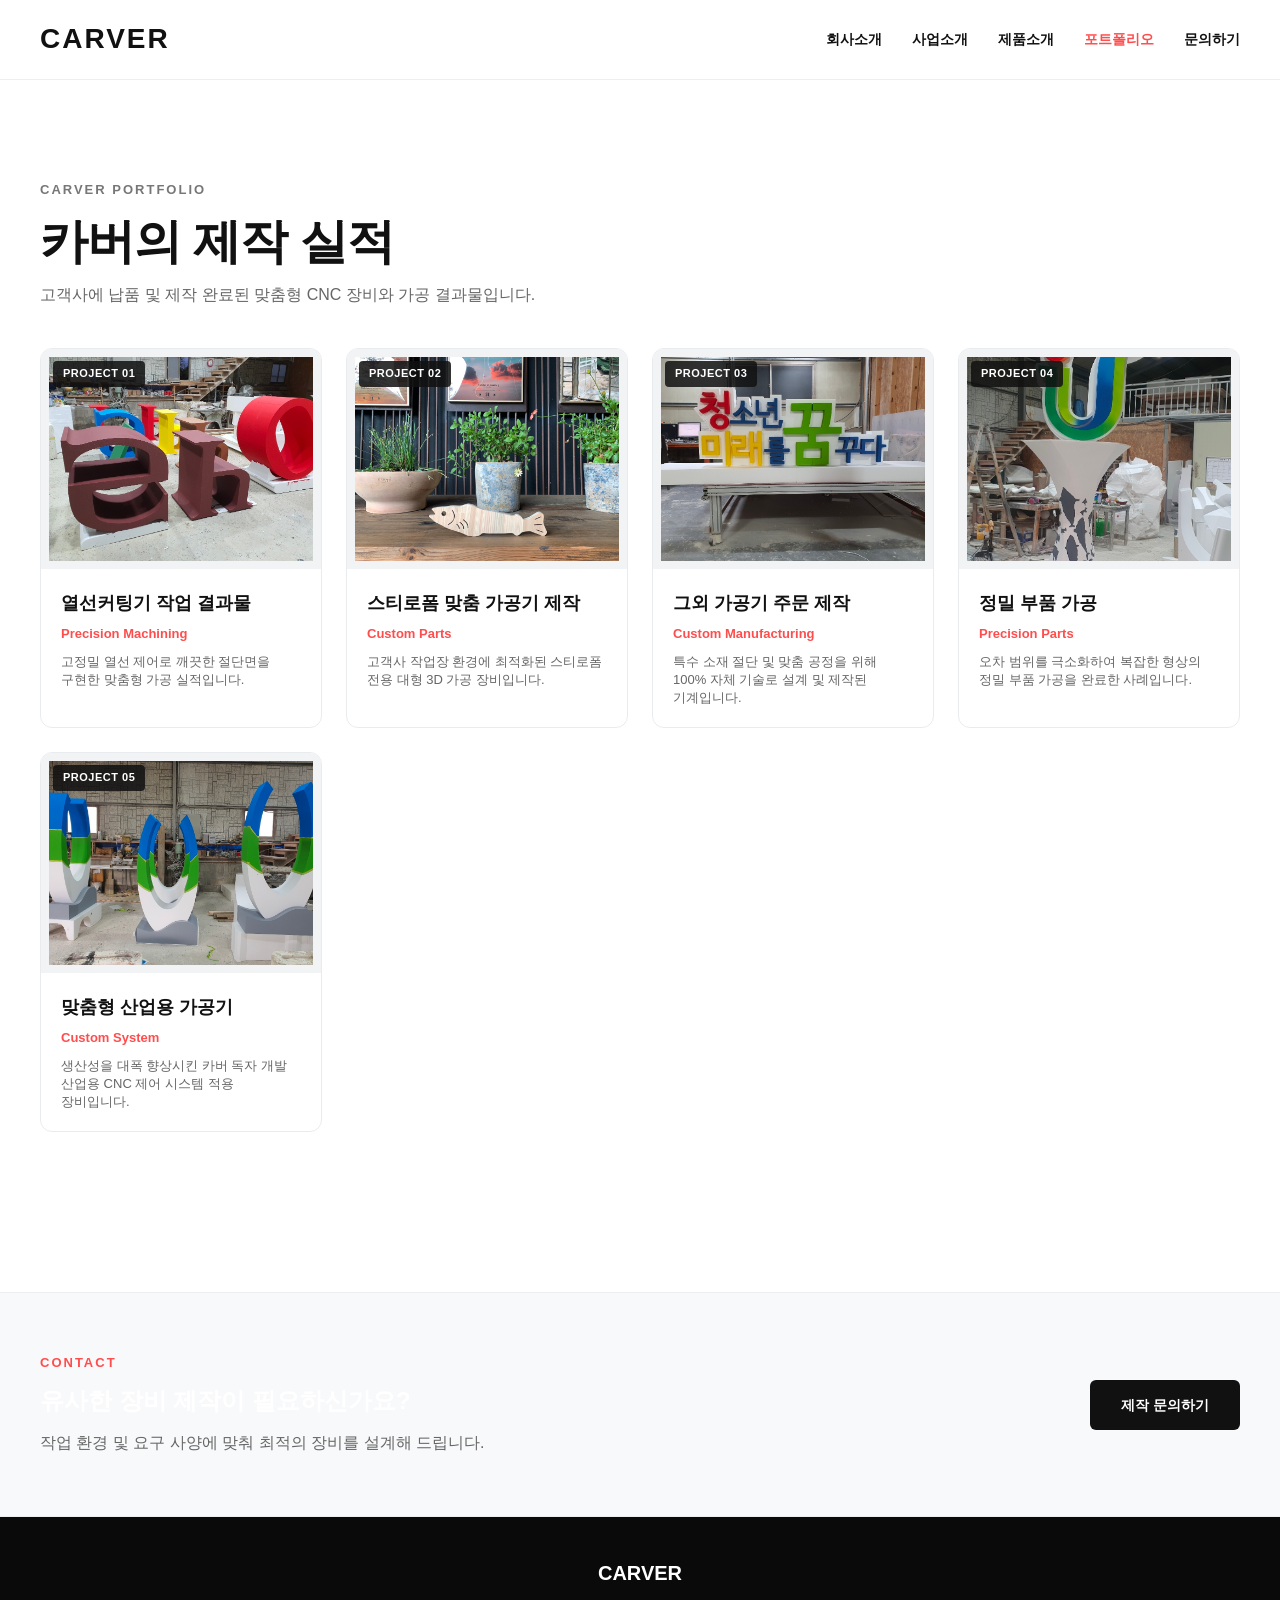
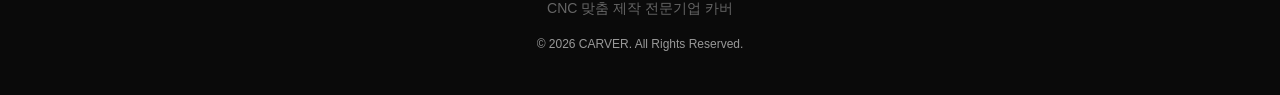
==== commit 5b6bf524: "Add PROJECT 05 to portfolio Added a new project section for a custom industrial processing machine w" ====
--- a/portfolio.html
+++ b/portfolio.html
@@ -48,7 +48,7 @@
 
         .portfolio-visual {
             width: 100%;
-            height: 200px;
+            height: 220px;
             background-color: #f1f3f5;
             position: relative;
             overflow: hidden;
@@ -181,7 +181,7 @@
             font-weight: 600;
         }
 
-        /* 반응형 스타일 */
+        /* 모바일 반응형 스타일 */
         @media (max-width: 768px) {
             .menu-button {
                 display: block !important;
@@ -243,7 +243,7 @@
                     <div class="portfolio-card" onclick="openModal('PROJECT 01', '열선커팅기 작업 결과물', 'Precision Machining', '스티로폼 열선 가공 전용 커팅기', '3000 x 2000 mm', '스티로폼 단열재 및 조형물 제작업체')">
                         <div class="portfolio-badge">PROJECT 01</div>
                         <div class="portfolio-visual">
-                            <img src="images/portfolio01.jpg" alt="열선커팅기 작업 결과물" onerror="this.onerror=null; this.src='data:image/svg+xml;utf8,<svg xmlns=\'http://www.w3.org/2000/svg\' width=\'100%\' height=\'100%\' viewBox=\'0 0 400 250\'><rect width=\'100%\' height=\'100%\' fill=\'%23f1f3f5\'/><text x=\'50%\' y=\'50%\' dominant-baseline=\'middle\' text-anchor=\'middle\' fill=\'%23888\' font-size=\'16\'>PROJECT 01 이미지</text></svg>';">
+                            <img src="images/PROJECT01-1.jpg" alt="열선커팅기 작업 결과물" onerror="this.onerror=null; this.src='data:image/svg+xml;utf8,<svg xmlns=\'http://www.w3.org/2000/svg\' width=\'100%\' height=\'100%\' viewBox=\'0 0 400 250\'><rect width=\'100%\' height=\'100%\' fill=\'%23f1f3f5\'/><text x=\'50%\' y=\'50%\' dominant-baseline=\'middle\' text-anchor=\'middle\' fill=\'%23888\' font-size=\'16\'>PROJECT 01</text></svg>';">
                         </div>
                         <div class="portfolio-body">
                             <div>
@@ -258,7 +258,7 @@
                     <div class="portfolio-card" onclick="openModal('PROJECT 02', '스티로폼 맞춤 가공기 제작', 'Custom Parts', '4축 스티로폼 CNC 가공기', '2400 x 1200 mm', '디자인 조형물 제작 전문기업')">
                         <div class="portfolio-badge">PROJECT 02</div>
                         <div class="portfolio-visual">
-                            <img src="images/portfolio02.jpg" alt="스티로폼 맞춤 가공기 제작" onerror="this.onerror=null; this.src='data:image/svg+xml;utf8,<svg xmlns=\'http://www.w3.org/2000/svg\' width=\'100%\' height=\'100%\' viewBox=\'0 0 400 250\'><rect width=\'100%\' height=\'100%\' fill=\'%23f1f3f5\'/><text x=\'50%\' y=\'50%\' dominant-baseline=\'middle\' text-anchor=\'middle\' fill=\'%23888\' font-size=\'16\'>PROJECT 02 이미지</text></svg>';">
+                            <img src="images/project02.jpg" alt="스티로폼 맞춤 가공기 제작" onerror="this.onerror=null; this.src='data:image/svg+xml;utf8,<svg xmlns=\'http://www.w3.org/2000/svg\' width=\'100%\' height=\'100%\' viewBox=\'0 0 400 250\'><rect width=\'100%\' height=\'100%\' fill=\'%23f1f3f5\'/><text x=\'50%\' y=\'50%\' dominant-baseline=\'middle\' text-anchor=\'middle\' fill=\'%23888\' font-size=\'16\'>PROJECT 02</text></svg>';">
                         </div>
                         <div class="portfolio-body">
                             <div>
@@ -273,7 +273,7 @@
                     <div class="portfolio-card" onclick="openModal('PROJECT 03', '그외 가공기 주문 제작', 'Custom Manufacturing', '다목적 특수 가공기', '주문제작 사양', '산업용 부품 제조회사')">
                         <div class="portfolio-badge">PROJECT 03</div>
                         <div class="portfolio-visual">
-                            <img src="images/portfolio03.jpg" alt="그외 가공기 주문 제작" onerror="this.onerror=null; this.src='data:image/svg+xml;utf8,<svg xmlns=\'http://www.w3.org/2000/svg\' width=\'100%\' height=\'100%\' viewBox=\'0 0 400 250\'><rect width=\'100%\' height=\'100%\' fill=\'%23f1f3f5\'/><text x=\'50%\' y=\'50%\' dominant-baseline=\'middle\' text-anchor=\'middle\' fill=\'%23888\' font-size=\'16\'>PROJECT 03 이미지</text></svg>';">
+                            <img src="images/project01-3.jpg" alt="그외 가공기 주문 제작" onerror="this.onerror=null; this.src='data:image/svg+xml;utf8,<svg xmlns=\'http://www.w3.org/2000/svg\' width=\'100%\' height=\'100%\' viewBox=\'0 0 400 250\'><rect width=\'100%\' height=\'100%\' fill=\'%23f1f3f5\'/><text x=\'50%\' y=\'50%\' dominant-baseline=\'middle\' text-anchor=\'middle\' fill=\'%23888\' font-size=\'16\'>PROJECT 03</text></svg>';">
                         </div>
                         <div class="portfolio-body">
                             <div>
@@ -288,13 +288,28 @@
                     <div class="portfolio-card" onclick="openModal('PROJECT 04', '정밀 부품 가공', 'Precision Parts', '고정밀 부품 CNC 가공기', '미세 오차 범위 내 제어', '정밀 부품 가공업체')">
                         <div class="portfolio-badge">PROJECT 04</div>
                         <div class="portfolio-visual">
-                            <img src="images/portfolio04.jpg" alt="정밀 부품 가공" onerror="this.onerror=null; this.src='data:image/svg+xml;utf8,<svg xmlns=\'http://www.w3.org/2000/svg\' width=\'100%\' height=\'100%\' viewBox=\'0 0 400 250\'><rect width=\'100%\' height=\'100%\' fill=\'%23f1f3f5\'/><text x=\'50%\' y=\'50%\' dominant-baseline=\'middle\' text-anchor=\'middle\' fill=\'%23888\' font-size=\'16\'>PROJECT 04 이미지</text></svg>';">
+                            <img src="images/project01-4.jpg" alt="정밀 부품 가공" onerror="this.onerror=null; this.src='data:image/svg+xml;utf8,<svg xmlns=\'http://www.w3.org/2000/svg\' width=\'100%\' height=\'100%\' viewBox=\'0 0 400 250\'><rect width=\'100%\' height=\'100%\' fill=\'%23f1f3f5\'/><text x=\'50%\' y=\'50%\' dominant-baseline=\'middle\' text-anchor=\'middle\' fill=\'%23888\' font-size=\'16\'>PROJECT 04</text></svg>';">
                         </div>
                         <div class="portfolio-body">
                             <div>
                                 <h3>정밀 부품 가공</h3>
                                 <p>Precision Parts</p>
                                 <div class="desc">오차 범위를 극소화하여 복잡한 형상의 정밀 부품 가공을 완료한 사례입니다.</div>
+                            </div>
+                        </div>
+                    </div>
+
+                    <!-- PROJECT 05 -->
+                    <div class="portfolio-card" onclick="openModal('PROJECT 05', '맞춤형 산업용 가공기', 'Custom System', '산업용 맞춤 제어 기계', '고객 요구사양에 맞춤', '국내 대형 가공 공장')">
+                        <div class="portfolio-badge">PROJECT 05</div>
+                        <div class="portfolio-visual">
+                            <img src="images/project01-5.jpg" alt="맞춤형 산업용 가공기" onerror="this.onerror=null; this.src='data:image/svg+xml;utf8,<svg xmlns=\'http://www.w3.org/2000/svg\' width=\'100%\' height=\'100%\' viewBox=\'0 0 400 250\'><rect width=\'100%\' height=\'100%\' fill=\'%23f1f3f5\'/><text x=\'50%\' y=\'50%\' dominant-baseline=\'middle\' text-anchor=\'middle\' fill=\'%23888\' font-size=\'16\'>PROJECT 05</text></svg>';">
+                        </div>
+                        <div class="portfolio-body">
+                            <div>
+                                <h3>맞춤형 산업용 가공기</h3>
+                                <p>Custom System</p>
+                                <div class="desc">생산성을 대폭 향상시킨 카버 독자 개발 산업용 CNC 제어 시스템 적용 장비입니다.</div>
                             </div>
                         </div>
                     </div>
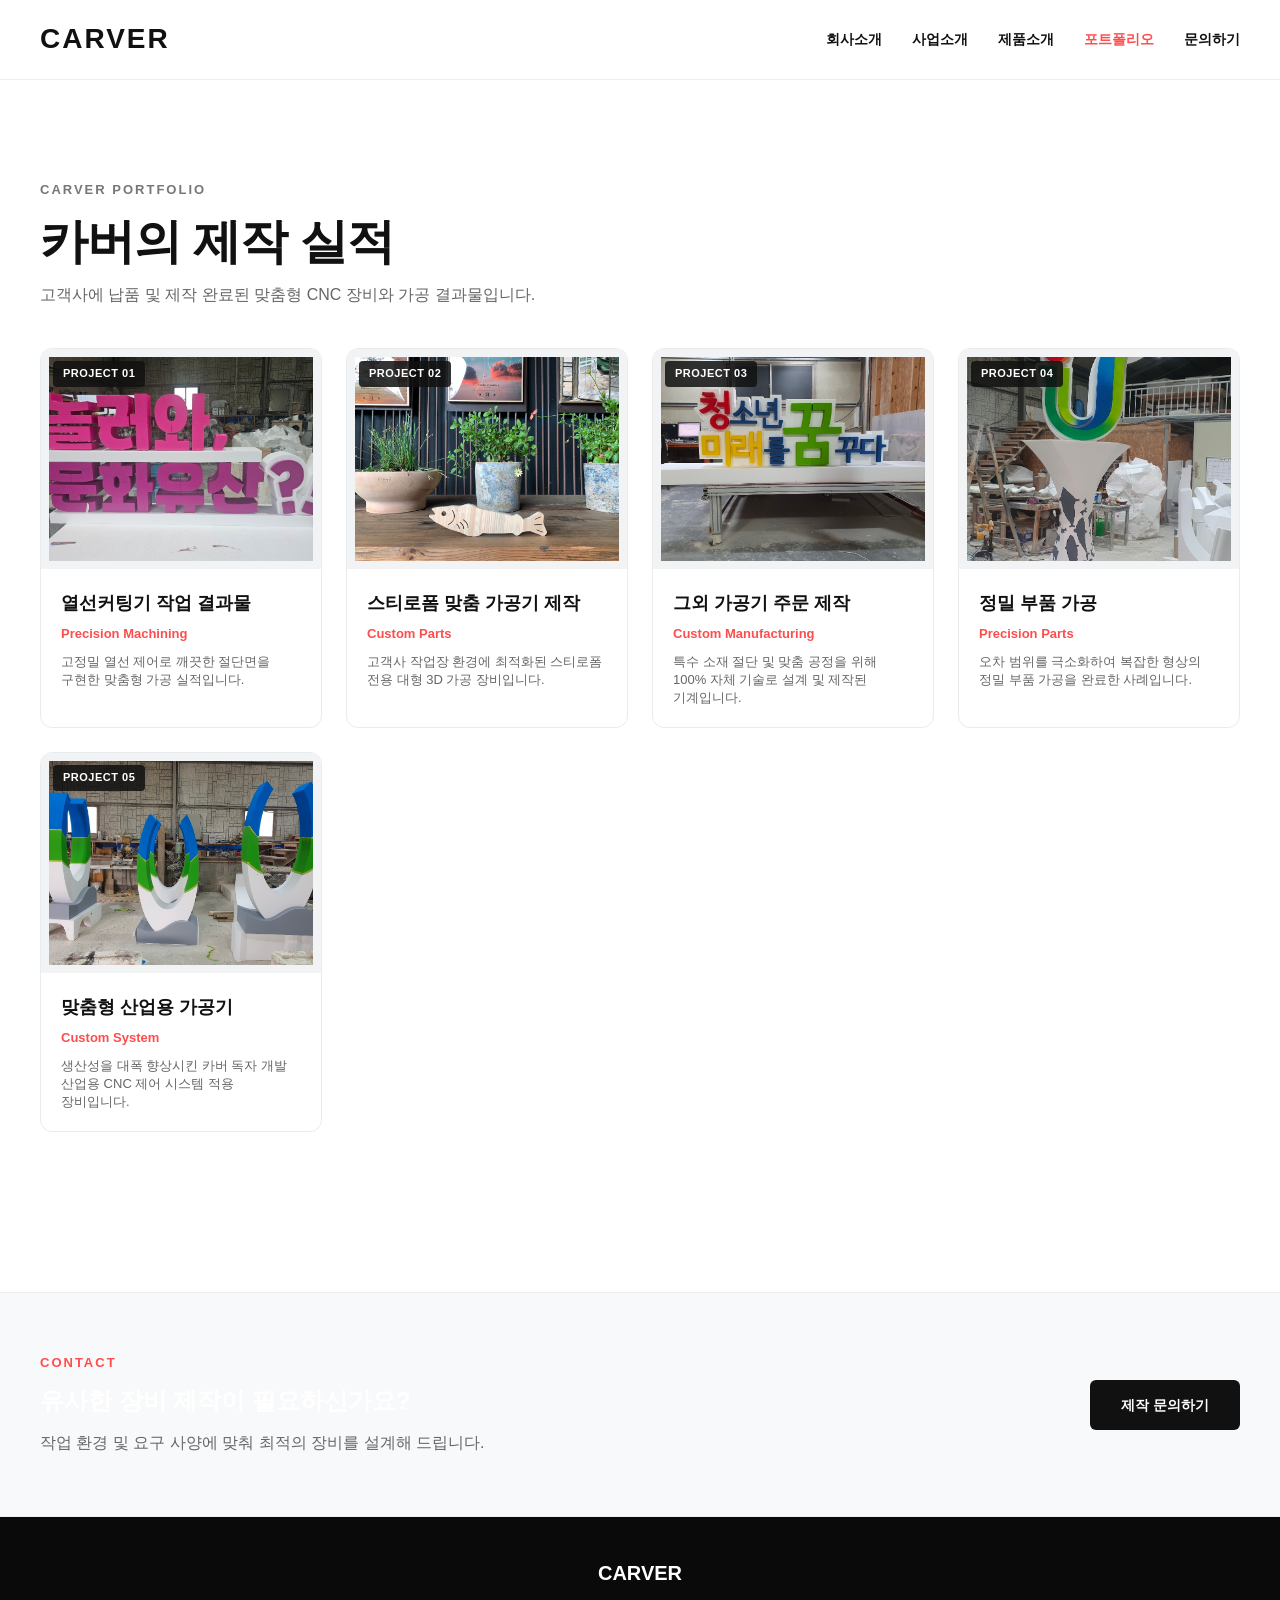
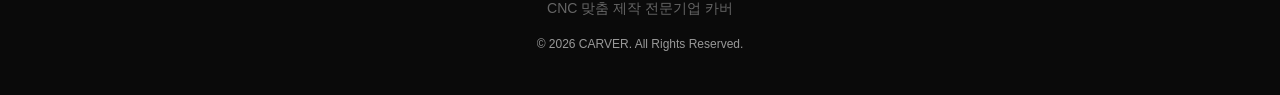
==== commit 1740af79: "Update image source for PROJECT 01" ====
--- a/portfolio.html
+++ b/portfolio.html
@@ -243,7 +243,7 @@
                     <div class="portfolio-card" onclick="openModal('PROJECT 01', '열선커팅기 작업 결과물', 'Precision Machining', '스티로폼 열선 가공 전용 커팅기', '3000 x 2000 mm', '스티로폼 단열재 및 조형물 제작업체')">
                         <div class="portfolio-badge">PROJECT 01</div>
                         <div class="portfolio-visual">
-                            <img src="images/PROJECT01-1.jpg" alt="열선커팅기 작업 결과물" onerror="this.onerror=null; this.src='data:image/svg+xml;utf8,<svg xmlns=\'http://www.w3.org/2000/svg\' width=\'100%\' height=\'100%\' viewBox=\'0 0 400 250\'><rect width=\'100%\' height=\'100%\' fill=\'%23f1f3f5\'/><text x=\'50%\' y=\'50%\' dominant-baseline=\'middle\' text-anchor=\'middle\' fill=\'%23888\' font-size=\'16\'>PROJECT 01</text></svg>';">
+                            <img src="images/project01.jpg" alt="열선커팅기 작업 결과물" onerror="this.onerror=null; this.src='data:image/svg+xml;utf8,<svg xmlns=\'http://www.w3.org/2000/svg\' width=\'100%\' height=\'100%\' viewBox=\'0 0 400 250\'><rect width=\'100%\' height=\'100%\' fill=\'%23f1f3f5\'/><text x=\'50%\' y=\'50%\' dominant-baseline=\'middle\' text-anchor=\'middle\' fill=\'%23888\' font-size=\'16\'>PROJECT 01</text></svg>';">
                         </div>
                         <div class="portfolio-body">
                             <div>
